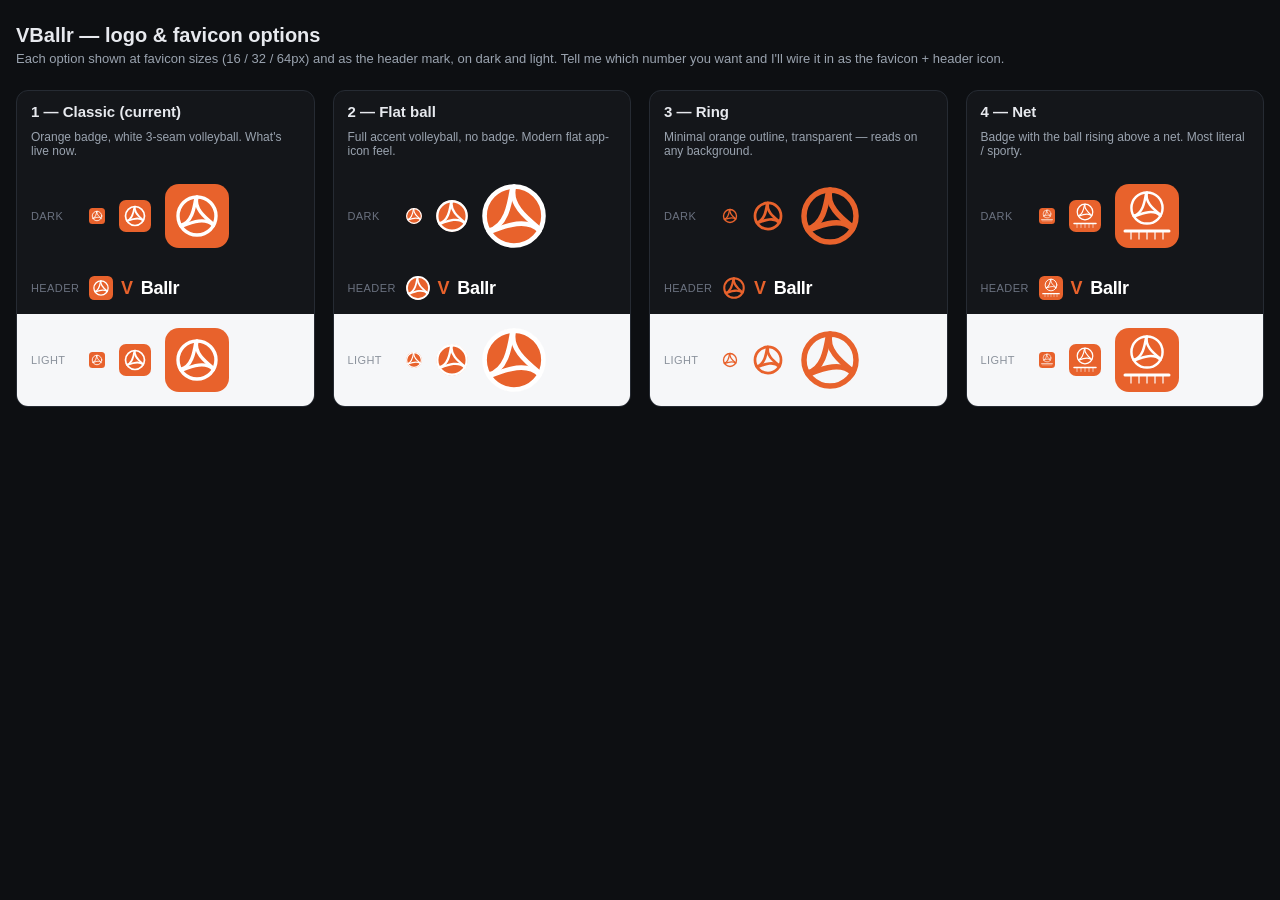
==== src/vb/api/static/logo-preview.html @ 8a8071d4 "Schedule logos, static cache headers, bigger team logo, logo options - Team detail Schedule & Result" ====
<!doctype html>
<html lang="en">
<head>
  <meta charset="utf-8">
  <meta name="viewport" content="width=device-width, initial-scale=1">
  <title>VBallr — logo options</title>
  <style>
    :root { --accent: #e8622c; }
    * { box-sizing: border-box; }
    body { margin: 0; font-family: -apple-system, BlinkMacSystemFont, "Segoe UI", Roboto, sans-serif;
           background: #0d0f12; color: #e7e9ee; padding: 24px 16px 60px; }
    h1 { font-size: 20px; margin: 0 0 4px; }
    .sub { color: #9aa3af; font-size: 13px; margin: 0 0 24px; }
    .grid { display: grid; gap: 18px; grid-template-columns: repeat(auto-fill, minmax(260px, 1fr)); }
    .card { border: 1px solid #262b33; border-radius: 12px; overflow: hidden; background: #14161a; }
    .card h2 { font-size: 15px; margin: 0; padding: 12px 14px 10px; }
    .card .note { font-size: 12px; color: #9aa3af; padding: 0 14px 12px; margin: 0; }
    .row { display: flex; align-items: center; gap: 16px; padding: 14px; }
    .row.dark { background: #14161a; }
    .row.light { background: #f6f7f9; }
    .row .lbl { font-size: 11px; text-transform: uppercase; letter-spacing: .4px; width: 42px; flex: none; }
    .row.dark .lbl { color: #6b7280; }
    .row.light .lbl { color: #8b929c; }
    .sizes { display: flex; align-items: center; gap: 14px; }
    .sizes img { display: block; object-fit: contain; }
    .brand { display: flex; align-items: center; gap: 8px; font-weight: 700; font-size: 18px; letter-spacing: -.3px; }
    .row.dark .brand { color: #fff; }
    .row.light .brand { color: #14161a; }
    .brand .v { color: var(--accent); }
    .brand img { width: 24px; height: 24px; }
  </style>
</head>
<body>
  <h1>VBallr — logo & favicon options</h1>
  <p class="sub">Each option shown at favicon sizes (16 / 32 / 64px) and as the header mark, on dark and light. Tell me which number you want and I'll wire it in as the favicon + header icon.</p>
  <div class="grid" id="grid"></div>
  <script>
    const OPTIONS = [
      ["1 — Classic (current)", "favicon.svg", "Orange badge, white 3-seam volleyball. What's live now."],
      ["2 — Flat ball", "logo-option-flat.svg", "Full accent volleyball, no badge. Modern flat app-icon feel."],
      ["3 — Ring", "logo-option-ring.svg", "Minimal orange outline, transparent — reads on any background."],
      ["4 — Net", "logo-option-net.svg", "Badge with the ball rising above a net. Most literal / sporty."],
    ];
    const grid = document.getElementById("grid");
    for (const [title, src, note] of OPTIONS) {
      const card = document.createElement("div");
      card.className = "card";
      card.innerHTML = `
        <h2>${title}</h2>
        <p class="note">${note}</p>
        <div class="row dark">
          <span class="lbl">Dark</span>
          <div class="sizes">
            <img src="${src}" width="16" height="16">
            <img src="${src}" width="32" height="32">
            <img src="${src}" width="64" height="64">
          </div>
        </div>
        <div class="row dark">
          <span class="lbl">Header</span>
          <div class="brand"><img src="${src}"><span class="v">V</span><span>Ballr</span></div>
        </div>
        <div class="row light">
          <span class="lbl">Light</span>
          <div class="sizes">
            <img src="${src}" width="16" height="16">
            <img src="${src}" width="32" height="32">
            <img src="${src}" width="64" height="64">
          </div>
        </div>`;
      grid.appendChild(card);
    }
  </script>
</body>
</html>
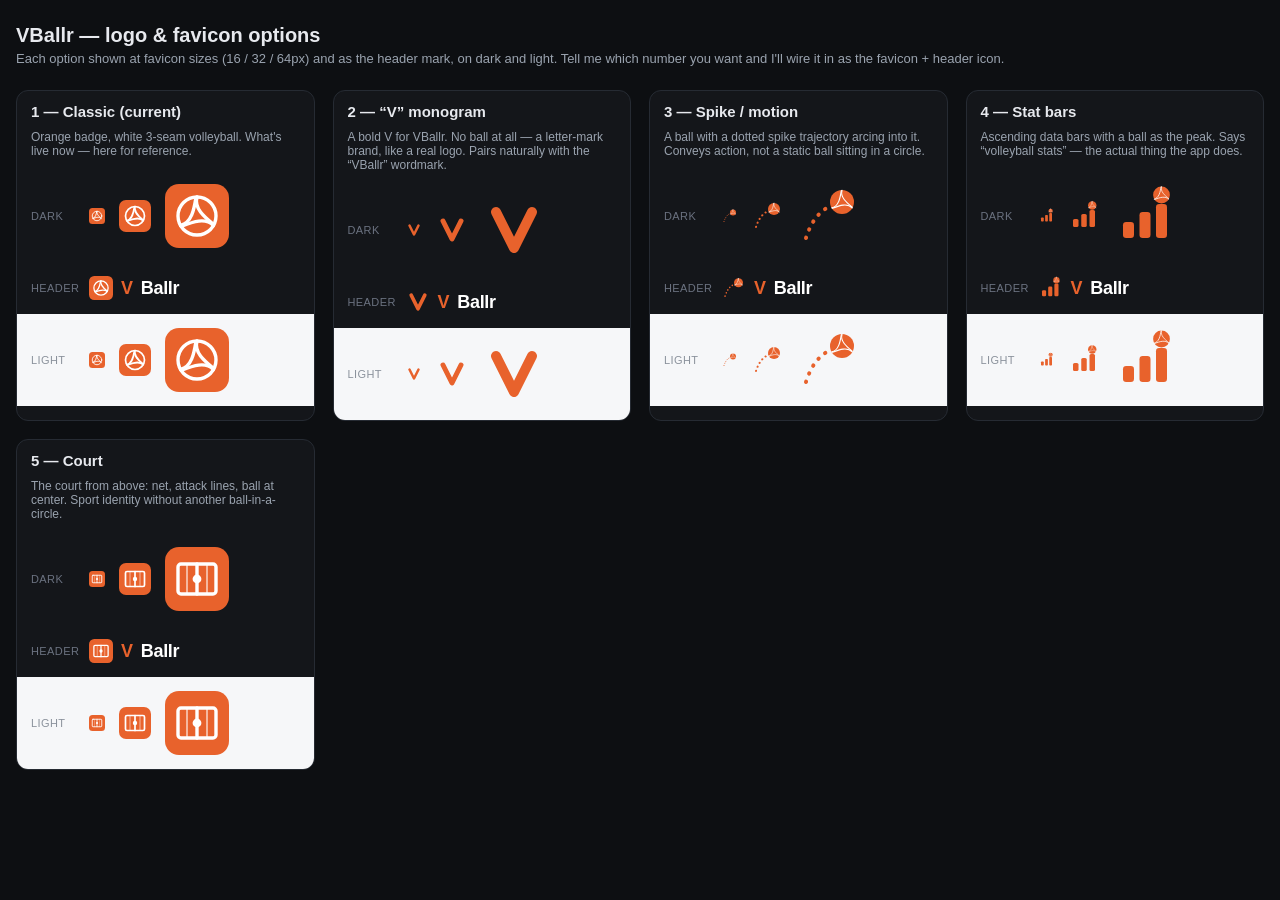
==== commit ff1c6447: "Add four distinct logo directions (monogram, motion, stats, court) to preview Replaces the three nea" ====
--- a/src/vb/api/static/logo-preview.html
+++ b/src/vb/api/static/logo-preview.html
@@ -36,10 +36,11 @@
   <div class="grid" id="grid"></div>
   <script>
     const OPTIONS = [
-      ["1 — Classic (current)", "favicon.svg", "Orange badge, white 3-seam volleyball. What's live now."],
-      ["2 — Flat ball", "logo-option-flat.svg", "Full accent volleyball, no badge. Modern flat app-icon feel."],
-      ["3 — Ring", "logo-option-ring.svg", "Minimal orange outline, transparent — reads on any background."],
-      ["4 — Net", "logo-option-net.svg", "Badge with the ball rising above a net. Most literal / sporty."],
+      ["1 — Classic (current)", "favicon.svg", "Orange badge, white 3-seam volleyball. What's live now — here for reference."],
+      ["2 — “V” monogram", "logo-opt-mono.svg", "A bold V for VBallr. No ball at all — a letter-mark brand, like a real logo. Pairs naturally with the “VBallr” wordmark."],
+      ["3 — Spike / motion", "logo-opt-spike.svg", "A ball with a dotted spike trajectory arcing into it. Conveys action, not a static ball sitting in a circle."],
+      ["4 — Stat bars", "logo-opt-bars.svg", "Ascending data bars with a ball as the peak. Says “volleyball stats” — the actual thing the app does."],
+      ["5 — Court", "logo-opt-court.svg", "The court from above: net, attack lines, ball at center. Sport identity without another ball-in-a-circle."],
     ];
     const grid = document.getElementById("grid");
     for (const [title, src, note] of OPTIONS) {
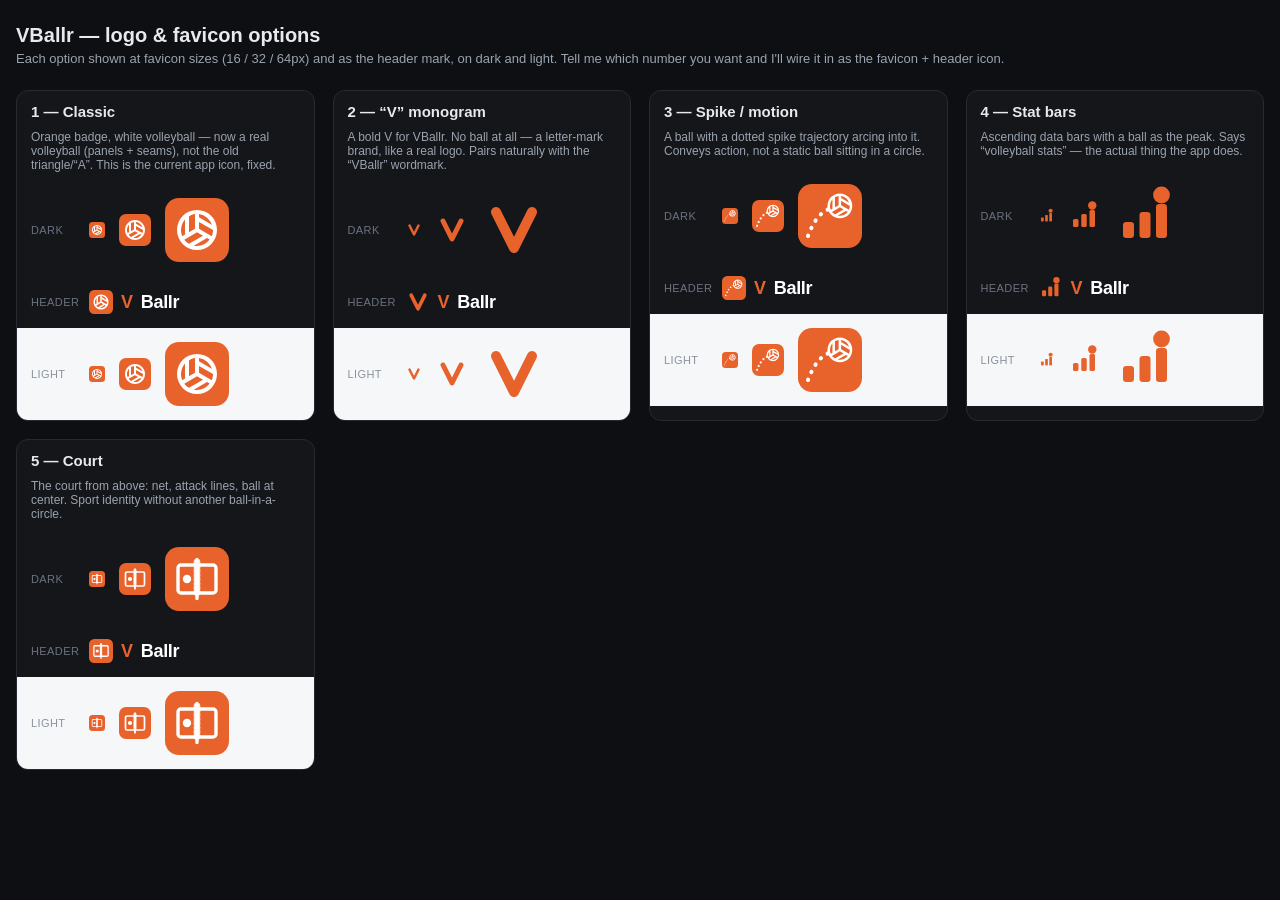
==== commit 21942af2: "Fix volleyball icon: replace triangle/'A' seams with a real volleyball glyph The old 3-seam construc" ====
--- a/src/vb/api/static/logo-preview.html
+++ b/src/vb/api/static/logo-preview.html
@@ -36,7 +36,7 @@
   <div class="grid" id="grid"></div>
   <script>
     const OPTIONS = [
-      ["1 — Classic (current)", "favicon.svg", "Orange badge, white 3-seam volleyball. What's live now — here for reference."],
+      ["1 — Classic", "favicon.svg", "Orange badge, white volleyball — now a real volleyball (panels + seams), not the old triangle/“A”. This is the current app icon, fixed."],
       ["2 — “V” monogram", "logo-opt-mono.svg", "A bold V for VBallr. No ball at all — a letter-mark brand, like a real logo. Pairs naturally with the “VBallr” wordmark."],
       ["3 — Spike / motion", "logo-opt-spike.svg", "A ball with a dotted spike trajectory arcing into it. Conveys action, not a static ball sitting in a circle."],
       ["4 — Stat bars", "logo-opt-bars.svg", "Ascending data bars with a ball as the peak. Says “volleyball stats” — the actual thing the app does."],
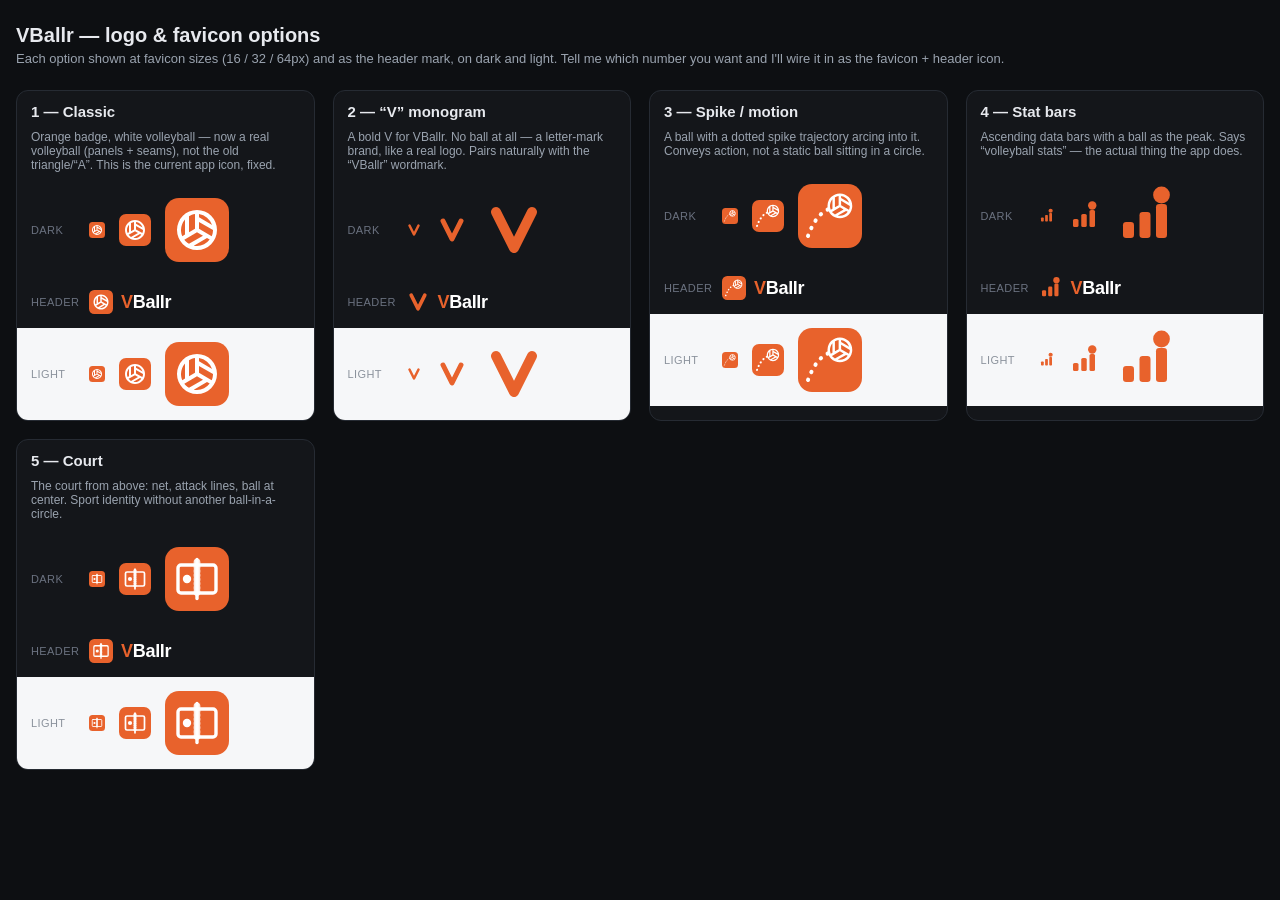
==== commit 64f75d49: "Wordmark: accent 'V' tight against 'Ballr' (VBallr); use real volleyball in logo.svg App header now " ====
--- a/src/vb/api/static/logo-preview.html
+++ b/src/vb/api/static/logo-preview.html
@@ -26,6 +26,7 @@
     .brand { display: flex; align-items: center; gap: 8px; font-weight: 700; font-size: 18px; letter-spacing: -.3px; }
     .row.dark .brand { color: #fff; }
     .row.light .brand { color: #14161a; }
+    .brand .wm { display: inline; }
     .brand .v { color: var(--accent); }
     .brand img { width: 24px; height: 24px; }
   </style>
@@ -59,7 +60,7 @@
         </div>
         <div class="row dark">
           <span class="lbl">Header</span>
-          <div class="brand"><img src="${src}"><span class="v">V</span><span>Ballr</span></div>
+          <div class="brand"><img src="${src}"><span class="wm"><span class="v">V</span>Ballr</span></div>
         </div>
         <div class="row light">
           <span class="lbl">Light</span>
